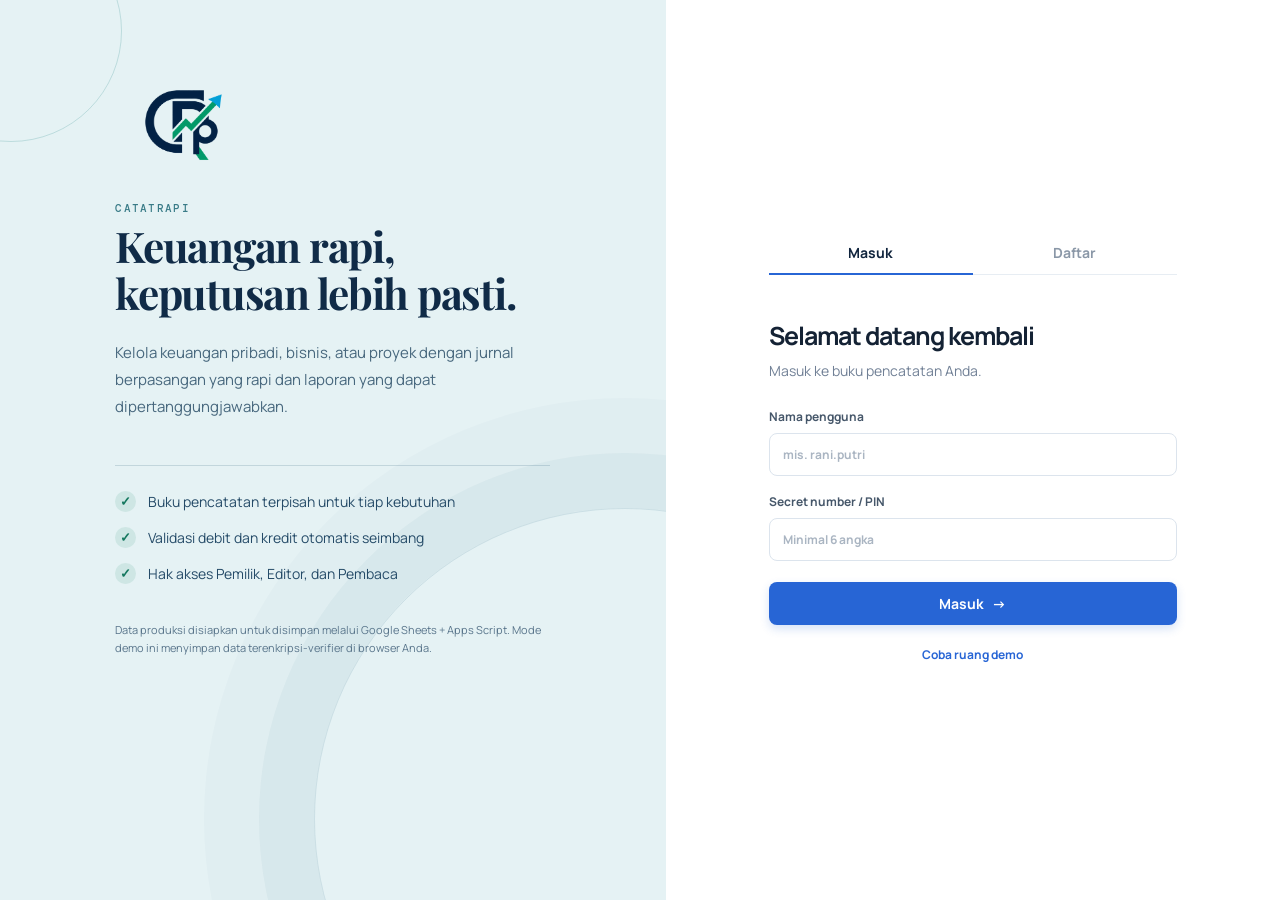
==== index.html @ b5ac002b "Initial CatatRapi application" ====
<!doctype html>
<html lang="id">
<head>
  <meta charset="UTF-8" />
  <meta name="viewport" content="width=device-width, initial-scale=1.0" />
  <meta name="theme-color" content="#10243d" />
  <title>CatatRapi — Pencatatan Keuangan</title>
  <link rel="stylesheet" href="styles.css" />
</head>
<body>
  <div id="toast-region" aria-live="polite" aria-atomic="true"></div>

  <section id="auth-screen" class="auth-screen">
    <div class="auth-panel brand-panel">
      <div class="brand-logo-auth"><img src="assets/catatrapi-crp-logo-web.png" alt="Logo CRp CatatRapi" /></div>
      <p class="eyebrow">CATATRAPI</p>
      <h1>Keuangan rapi, keputusan lebih pasti.</h1>
      <p class="brand-copy">Kelola keuangan pribadi, bisnis, atau proyek dengan jurnal berpasangan yang rapi dan laporan yang dapat dipertanggungjawabkan.</p>
      <div class="feature-list">
        <div><b>✓</b><span>Buku pencatatan terpisah untuk tiap kebutuhan</span></div>
        <div><b>✓</b><span>Validasi debit dan kredit otomatis seimbang</span></div>
        <div><b>✓</b><span>Hak akses Pemilik, Editor, dan Pembaca</span></div>
      </div>
      <p class="security-note">Data produksi disiapkan untuk disimpan melalui Google Sheets + Apps Script. Mode demo ini menyimpan data terenkripsi-verifier di browser Anda.</p>
    </div>

    <div class="auth-panel form-panel">
      <div class="auth-tabs" role="tablist">
        <button class="tab active" data-auth-tab="login" role="tab">Masuk</button>
        <button class="tab" data-auth-tab="register" role="tab">Daftar</button>
      </div>
      <form id="login-form" class="auth-form">
        <h2>Selamat datang kembali</h2>
        <p>Masuk ke buku pencatatan Anda.</p>
        <label>Nama pengguna<input id="login-username" autocomplete="username" minlength="3" maxlength="32" placeholder="mis. rani.putri" required /></label>
        <label>Secret number / PIN<input id="login-pin" autocomplete="current-password" inputmode="numeric" pattern="[0-9]*" minlength="6" maxlength="16" type="password" placeholder="Minimal 6 angka" required /></label>
        <button class="primary-btn full" type="submit">Masuk <span>→</span></button>
        <button id="demo-login" class="text-btn center" type="button">Coba ruang demo</button>
      </form>
      <form id="register-form" class="auth-form hidden">
        <h2>Buat akun baru</h2>
        <p>PIN tidak disimpan dalam bentuk teks biasa.</p>
        <label>Nama lengkap<input id="register-name" autocomplete="name" maxlength="60" placeholder="Nama yang tampil di aplikasi" required /></label>
        <label>Nama pengguna<input id="register-username" autocomplete="username" minlength="3" maxlength="32" placeholder="Huruf, angka, titik, atau garis bawah" required /></label>
        <label>Secret number / PIN<input id="register-pin" autocomplete="new-password" inputmode="numeric" pattern="[0-9]*" minlength="6" maxlength="16" type="password" placeholder="6–16 angka; gunakan PIN yang unik" required /></label>
        <label>Konfirmasi PIN<input id="register-pin-confirm" autocomplete="new-password" inputmode="numeric" pattern="[0-9]*" minlength="6" maxlength="16" type="password" placeholder="Ketik ulang PIN" required /></label>
        <button class="primary-btn full" type="submit">Buat akun <span>→</span></button>
      </form>
    </div>
  </section>

  <div id="app-shell" class="app-shell hidden">
    <aside class="sidebar" id="sidebar">
      <div class="sidebar-top">
        <div class="logo"><img class="logo-image" src="assets/catatrapi-crp-logo-web.png" alt="Logo CRp CatatRapi" /><span>Catat<span>Rapi</span></span></div>
        <button id="close-sidebar" class="icon-btn mobile-only" aria-label="Tutup menu">×</button>
      </div>
      <div class="book-switcher-wrap">
        <button id="book-switcher" class="book-switcher" aria-label="Pilih buku pencatatan">
          <span class="book-icon">▣</span><span class="book-switcher-text"><small>Buku aktif</small><strong id="active-book-name">Memuat…</strong></span><span class="chevron">⌄</span>
        </button>
        <div id="book-menu" class="book-menu hidden"></div>
      </div>
      <nav class="main-nav" aria-label="Navigasi utama">
        <button class="nav-item active" data-view="dashboard"><span>▦</span>Ringkasan</button>
        <button class="nav-item" data-view="transactions"><span>⇄</span>Jurnal transaksi</button>
        <button class="nav-item" data-view="accounts"><span>▤</span>Daftar akun</button>
        <button class="nav-item" data-view="budget"><span>◴</span>Anggaran</button>
        <button class="nav-item" data-view="reports"><span>◔</span>Laporan</button>
      </nav>
      <div class="sidebar-bottom">
        <button class="nav-item" data-view="members"><span>♧</span>Akses & anggota</button>
        <button class="nav-item" data-view="settings"><span>⚙</span>Pengaturan data</button>
        <button id="logout-btn" class="nav-item danger"><span>↪</span>Keluar</button>
        <div class="user-card"><div id="user-initials" class="avatar">A</div><div><strong id="current-user-name">–</strong><small id="current-user-role">Pemilik</small></div></div>
      </div>
    </aside>
    <div id="sidebar-backdrop" class="sidebar-backdrop"></div>

    <main class="main-content">
      <header class="topbar"><button id="open-sidebar" class="icon-btn mobile-only" aria-label="Buka menu">☰</button><div class="breadcrumb"><span id="breadcrumb-book">Buku</span><b>/</b><strong id="page-title">Ringkasan</strong></div><div class="topbar-actions"><span id="connection-status" class="connection local">● Mode demo</span><button id="new-transaction-top" class="primary-btn compact">＋ Transaksi</button></div></header>

      <section id="view-dashboard" class="view active-view">
        <div class="page-heading"><div><p class="eyebrow">OVERVIEW</p><h1>Ringkasan keuangan</h1><p id="dashboard-period" class="muted">Periode berjalan</p></div><div class="heading-actions"><button id="create-book-btn" class="secondary-btn">＋ Buku baru</button><button id="new-transaction-btn" class="primary-btn">＋ Catat transaksi</button></div></div>
        <div class="stat-grid">
          <article class="stat-card"><div class="stat-label"><span>Kas & bank</span><span class="stat-icon blue">⌁</span></div><strong id="stat-cash">Rp0</strong><small id="stat-cash-sub">Saldo akun likuid</small></article>
          <article class="stat-card"><div class="stat-label"><span>Pendapatan</span><span class="stat-icon green">↗</span></div><strong id="stat-income">Rp0</strong><small id="stat-income-sub">Bulan ini</small></article>
          <article class="stat-card"><div class="stat-label"><span>Pengeluaran</span><span class="stat-icon orange">↘</span></div><strong id="stat-expense">Rp0</strong><small id="stat-expense-sub">Bulan ini</small></article>
          <article class="stat-card"><div class="stat-label"><span>Posisi bersih</span><span class="stat-icon purple">◈</span></div><strong id="stat-networth">Rp0</strong><small id="stat-networth-sub">Aset dikurangi kewajiban</small></article>
        </div>
        <div class="dashboard-grid">
          <article class="card cashflow-card"><div class="card-header"><div><h2>Arus kas</h2><p class="muted">6 bulan terakhir</p></div><div class="legend"><span><i class="legend-dot income-dot"></i>Masuk</span><span><i class="legend-dot expense-dot"></i>Keluar</span></div></div><div id="cashflow-chart" class="cashflow-chart"></div></article>
          <article class="card account-health"><div class="card-header"><div><h2>Komposisi akun</h2><p class="muted">Saldo saat ini</p></div></div><div id="account-health-list" class="health-list"></div></article>
          <article class="card recent-card"><div class="card-header"><div><h2>Transaksi terbaru</h2><p class="muted">Entri jurnal terakhir</p></div><button class="text-btn" data-go-view="transactions">Lihat semua</button></div><div id="recent-transactions" class="transaction-mini-list"></div></article>
          <article class="card insight-card"><div class="insight-icon">✦</div><p class="eyebrow">KONTROL KEUANGAN</p><h2 id="insight-title">Jurnal Anda seimbang.</h2><p id="insight-body">Setiap transaksi telah memakai prinsip debit dan kredit.</p><button class="text-btn" data-go-view="reports">Tinjau laporan →</button></article>
        </div>
      </section>

      <section id="view-transactions" class="view">
        <div class="page-heading"><div><p class="eyebrow">JURNAL UMUM</p><h1>Transaksi</h1><p class="muted">Setiap entri harus memiliki total debit dan kredit yang sama.</p></div><button class="primary-btn" data-open-modal="journal">＋ Catat transaksi</button></div>
        <div class="toolbar card"><div class="search-box">⌕<input id="transaction-search" placeholder="Cari deskripsi, referensi, atau akun" /></div><select id="transaction-period"><option value="all">Semua periode</option><option value="month">Bulan ini</option><option value="year">Tahun ini</option></select><button id="export-journal" class="secondary-btn small">⇩ Ekspor CSV</button></div>
        <article class="card table-card"><div class="table-wrap"><table><thead><tr><th>Tanggal</th><th>Referensi & deskripsi</th><th>Akun / jurnal</th><th class="right">Debit</th><th class="right">Kredit</th><th>Status</th><th></th></tr></thead><tbody id="transactions-table"></tbody></table></div><div id="transactions-empty" class="empty-state hidden"><span>⌁</span><h3>Belum ada transaksi</h3><p>Mulai catat transaksi pertama untuk buku ini.</p><button class="primary-btn" data-open-modal="journal">＋ Catat transaksi</button></div></article>
      </section>

      <section id="view-accounts" class="view">
        <div class="page-heading"><div><p class="eyebrow">CHART OF ACCOUNTS</p><h1>Daftar akun</h1><p class="muted">Struktur akun standar untuk pencatatan berpasangan.</p></div><button class="primary-btn" data-open-modal="account">＋ Tambah akun</button></div>
        <div class="account-summary"><button class="account-type-card active" data-account-filter="all"><small>SEMUA AKUN</small><strong id="all-accounts-count">0</strong></button><button class="account-type-card" data-account-filter="asset"><small>ASET</small><strong id="asset-balance">Rp0</strong></button><button class="account-type-card" data-account-filter="liability"><small>KEWAJIBAN</small><strong id="liability-balance">Rp0</strong></button><button class="account-type-card" data-account-filter="equity"><small>EKUITAS</small><strong id="equity-balance">Rp0</strong></button></div>
        <article class="card table-card"><div class="table-wrap"><table><thead><tr><th>Kode</th><th>Nama akun</th><th>Kelompok</th><th>Saldo normal</th><th class="right">Saldo</th><th>Status</th></tr></thead><tbody id="accounts-table"></tbody></table></div></article>
      </section>

      <section id="view-budget" class="view">
        <div class="page-heading"><div><p class="eyebrow">PERENCANAAN</p><h1>Anggaran</h1><p class="muted">Bandingkan target dengan realisasi pengeluaran periode ini.</p></div><button class="primary-btn" data-open-modal="budget">＋ Tetapkan anggaran</button></div>
        <article class="card budget-overview"><div><p class="muted">Total anggaran bulan ini</p><h2 id="budget-total">Rp0</h2></div><div><p class="muted">Realisasi</p><h2 id="budget-actual">Rp0</h2></div><div><p class="muted">Sisa tersedia</p><h2 id="budget-remaining">Rp0</h2></div></article>
        <article class="card"><div id="budget-list" class="budget-list"></div><div id="budget-empty" class="empty-state hidden"><span>◴</span><h3>Anggaran belum dibuat</h3><p>Tetapkan batas belanja agar arus kas lebih terarah.</p></div></article>
      </section>

      <section id="view-reports" class="view">
        <div class="page-heading"><div><p class="eyebrow">LAPORAN</p><h1>Laporan keuangan</h1><p class="muted">Ringkasan berdasarkan jurnal yang sudah dibukukan.</p></div><div class="report-actions"><input id="report-date" type="date" /><button id="print-report" class="secondary-btn">▣ Cetak</button></div></div>
        <div class="report-tabs"><button class="report-tab active" data-report="income">Laba rugi</button><button class="report-tab" data-report="position">Posisi keuangan</button><button class="report-tab" data-report="trial">Neraca saldo</button><button class="report-tab" data-report="cashflow">Arus kas</button></div>
        <article class="card report-paper"><div id="report-content"></div></article>
      </section>

      <section id="view-members" class="view">
        <div class="page-heading"><div><p class="eyebrow">KOLABORASI</p><h1>Akses & anggota</h1><p class="muted">Kelola siapa yang boleh melihat atau mengubah buku ini.</p></div><button id="invite-member" class="primary-btn">＋ Undang anggota</button></div>
        <article class="card member-rules"><span class="rule-icon">♧</span><div><h3>Peran dengan batas yang jelas</h3><p><b>Pemilik</b> mengelola buku dan akses. <b>Editor</b> dapat membuat serta mengubah transaksi. <b>Pembaca</b> hanya dapat melihat laporan.</p></div></article>
        <article class="card"><div id="members-list" class="members-list"></div></article>
      </section>

      <section id="view-settings" class="view">
        <div class="page-heading"><div><p class="eyebrow">KONEKSI</p><h1>Pengaturan data</h1><p class="muted">Gunakan Google Sheets sebagai basis data melalui Apps Script.</p></div></div>
        <div class="settings-grid">
          <article class="card setting-card"><div class="setting-heading"><span class="setting-icon">▦</span><div><h2>Koneksi Google Sheets</h2><p class="muted">Produksi memakai proxy aman Netlify Function di <b>/api</b>.</p></div></div><label>URL Apps Script untuk pengujian langsung (opsional)<input id="api-url-input" type="url" placeholder="https://script.google.com/macros/s/.../exec" /></label><div class="settings-actions"><button id="test-api-btn" class="secondary-btn">Uji koneksi</button><button id="save-api-btn" class="primary-btn">Simpan</button></div><p class="field-hint">Saat di-deploy ke Netlify, kosongkan kolom ini. URL Apps Script disimpan sebagai environment variable rahasia di Netlify dan browser hanya memanggil endpoint /api pada domain Anda.</p></article>
          <article class="card setting-card"><div class="setting-heading"><span class="setting-icon">☷</span><div><h2>Struktur profesional</h2><p class="muted">Data dipisah ke sheet terstandar agar dapat diaudit.</p></div></div><ul class="schema-list"><li><b>USERS & SESSIONS</b><span>Akun, verifier PIN, dan sesi berjangka.</span></li><li><b>BOOKS & MEMBERS</b><span>Pemisahan buku dan peran akses.</span></li><li><b>ACCOUNTS</b><span>Chart of accounts per buku.</span></li><li><b>JOURNALS & LINES</b><span>Header jurnal dan detail debit-kredit.</span></li><li><b>AUDIT_LOG</b><span>Jejak aktivitas penting.</span></li></ul></article>
          <article class="card warning-card"><span>!</span><div><h3>Catatan keamanan penting</h3><p>PIN adalah kompromi kenyamanan. Untuk penggunaan bisnis nyata, gunakan minimal 8 digit unik, aktifkan verifikasi perangkat bila tersedia, dan batasi akses spreadsheet hanya ke pemilik/script. Hindari menyimpan PIN atau token dalam sheet biasa.</p></div></article>
        </div>
      </section>
    </main>
  </div>

  <div id="modal-root" class="modal-root hidden" aria-hidden="true">
    <div class="modal-backdrop" data-close-modal></div>
    <div class="modal-card" role="dialog" aria-modal="true" aria-labelledby="modal-title">
      <div class="modal-header"><div><p id="modal-eyebrow" class="eyebrow">ENTRI</p><h2 id="modal-title">Judul</h2></div><button class="icon-btn" data-close-modal aria-label="Tutup">×</button></div>
      <div id="modal-content"></div>
    </div>
  </div>

  <template id="journal-template">
    <form id="journal-form" class="modal-form">
      <div class="form-grid two"><label>Tanggal<input id="journal-date" type="date" required /></label><label>Referensi <input id="journal-reference" maxlength="40" placeholder="Opsional, mis. INV-001" /></label></div>
      <label>Deskripsi transaksi<input id="journal-description" maxlength="160" placeholder="Contoh: Pembayaran sewa kantor November" required /></label>
      <div class="journal-lines-heading"><strong>Baris jurnal</strong><button id="add-journal-line" class="text-btn" type="button">＋ Tambah baris</button></div>
      <div id="journal-lines" class="journal-lines"></div>
      <div class="journal-totals"><span>Total debit <b id="journal-debit-total">Rp0</b></span><span>Total kredit <b id="journal-credit-total">Rp0</b></span><strong id="journal-balance-status" class="unbalanced">Belum seimbang</strong></div>
      <p class="field-hint">Gunakan minimal dua baris. Jurnal hanya dapat disimpan jika debit = kredit dan nominal lebih dari nol.</p>
      <div class="modal-actions"><button class="secondary-btn" type="button" data-close-modal>Batal</button><button id="save-journal" class="primary-btn" type="submit">Simpan jurnal</button></div>
    </form>
  </template>

  <template id="book-template"><form id="book-form" class="modal-form"><label>Nama buku pencatatan<input id="book-name" maxlength="70" placeholder="Mis. Keuangan Pribadi 2026" required /></label><label>Jenis kebutuhan<select id="book-type"><option value="personal">Pribadi</option><option value="business">Bisnis / UMKM</option><option value="project">Proyek</option><option value="family">Keluarga</option><option value="other">Lainnya</option></select></label><div class="form-grid two"><label>Mata uang<select id="book-currency"><option value="IDR">IDR — Rupiah</option></select></label><label>Tahun buku<input id="book-year" type="number" min="2020" max="2100" required /></label></div><div class="info-box"><b>Template double-entry</b><p>Sistem menambahkan chart of accounts awal untuk aset, kewajiban, ekuitas, pendapatan, dan beban. Anda tetap dapat menambah akun sendiri.</p></div><div class="modal-actions"><button class="secondary-btn" type="button" data-close-modal>Batal</button><button class="primary-btn" type="submit">Buat buku</button></div></form></template>
  <template id="account-template"><form id="account-form" class="modal-form"><div class="form-grid two"><label>Kode akun<input id="account-code" maxlength="10" placeholder="6100" required /></label><label>Kelompok<select id="account-type"><option value="asset">Aset</option><option value="liability">Kewajiban</option><option value="equity">Ekuitas</option><option value="income">Pendapatan</option><option value="expense">Beban</option></select></label></div><label>Nama akun<input id="account-name" maxlength="70" placeholder="Mis. Beban Internet" required /></label><div class="info-box"><b>Saldo normal</b><p id="normal-balance-note">Aset dan beban bersaldo normal debit. Kelompok lain bersaldo normal kredit.</p></div><div class="modal-actions"><button class="secondary-btn" type="button" data-close-modal>Batal</button><button class="primary-btn" type="submit">Tambah akun</button></div></form></template>
  <template id="budget-template"><form id="budget-form" class="modal-form"><label>Akun beban<select id="budget-account" required></select></label><div class="form-grid two"><label>Bulan<input id="budget-month" type="month" required /></label><label>Nilai anggaran<input id="budget-amount" inputmode="numeric" type="number" min="1" step="1000" placeholder="0" required /></label></div><label>Catatan <input id="budget-note" maxlength="100" placeholder="Opsional" /></label><div class="modal-actions"><button class="secondary-btn" type="button" data-close-modal>Batal</button><button class="primary-btn" type="submit">Simpan anggaran</button></div></form></template>
  <template id="member-template"><form id="member-form" class="modal-form"><label>Nama pengguna yang diundang<input id="member-username" minlength="3" maxlength="32" placeholder="Harus sudah terdaftar" required /></label><label>Peran<select id="member-role"><option value="editor">Editor — dapat mencatat dan mengubah</option><option value="viewer">Pembaca — hanya melihat</option></select></label><div class="info-box"><b>Undangan langsung</b><p>Pengguna harus memiliki akun CatatRapi terlebih dahulu. Akses dapat dicabut oleh pemilik kapan saja.</p></div><div class="modal-actions"><button class="secondary-btn" type="button" data-close-modal>Batal</button><button class="primary-btn" type="submit">Berikan akses</button></div></form></template>

  <script src="app.js"></script>
</body>
</html>
---- styles.css ----
@import url('https://fonts.googleapis.com/css2?family=DM+Mono:wght@400;500&family=Manrope:wght@400;500;600;700;800&family=Playfair+Display:wght@600;700&display=swap');
:root{--navy:#10243d;--navy-2:#18324f;--ink:#142234;--muted:#718096;--line:#e7edf3;--surface:#fff;--page:#f6f8fb;--blue:#2765d5;--blue-light:#e9f0ff;--green:#16865b;--green-light:#e8f6ef;--orange:#c77716;--orange-light:#fff3df;--purple:#7255c7;--purple-light:#f0ecff;--red:#c94f4f;--shadow:0 14px 40px rgba(25,48,74,.08);--radius:14px;--font:Manrope,Arial,sans-serif}
*{box-sizing:border-box}body{margin:0;background:var(--page);color:var(--ink);font-family:var(--font);font-size:14px}button,input,select{font:inherit}button{cursor:pointer}button:disabled{opacity:.55;cursor:not-allowed}.hidden{display:none!important}.mobile-only{display:none}.muted{color:var(--muted);margin:0}.eyebrow{color:#6580a1;font-family:'DM Mono',monospace;font-size:10px;font-weight:500;letter-spacing:.12em;margin:0 0 7px}.auth-screen{min-height:100vh;display:grid;grid-template-columns:minmax(350px,1.04fr) minmax(380px,.96fr);background:#fff}.auth-panel{min-height:100vh}.brand-panel{position:relative;overflow:hidden;padding:clamp(50px,9vh,110px) clamp(42px,9vw,155px);color:white;background:var(--navy)}.brand-panel:before{content:'';position:absolute;width:620px;height:620px;border:1px solid rgba(255,255,255,.08);border-radius:50%;right:-270px;bottom:-230px;box-shadow:0 0 0 55px rgba(255,255,255,.025),0 0 0 110px rgba(255,255,255,.018)}.brand-panel:after{content:'';position:absolute;width:220px;height:220px;border:1px solid rgba(115,164,224,.23);border-radius:50%;left:-100px;top:-80px}.brand-panel>*{position:relative;z-index:1}.brand-mark{height:36px;width:42px;display:flex;align-items:flex-end;gap:5px;margin-bottom:35px}.brand-mark span{width:9px;border-radius:5px;background:#69c69b}.brand-mark span:nth-child(1){height:17px}.brand-mark span:nth-child(2){height:29px}.brand-mark span:nth-child(3){height:36px;background:#a4bff8}.brand-panel .eyebrow{color:#aac4eb;font-size:11px}.brand-panel h1{font-family:'Playfair Display',Georgia,serif;font-size:clamp(34px,3.3vw,55px);line-height:1.12;letter-spacing:-.03em;max-width:630px;margin:0 0 22px}.brand-copy{color:#b6c5d7;line-height:1.8;max-width:510px;font-size:15px}.feature-list{border-top:1px solid rgba(255,255,255,.14);margin-top:45px;padding-top:25px;display:grid;gap:15px;max-width:500px}.feature-list div{display:flex;align-items:center;gap:12px;color:#e8f0f8}.feature-list b{color:#79d1a7;background:rgba(121,209,167,.13);height:21px;width:21px;display:grid;place-items:center;border-radius:50%;font-size:13px}.security-note{max-width:510px;font-size:11px;line-height:1.7;color:#86a0bd;margin-top:37px}.form-panel{width:min(100%,580px);margin:auto;padding:clamp(35px,9vh,90px) clamp(30px,7vw,86px);display:flex;align-items:center;justify-content:center;flex-direction:column}.auth-tabs{align-self:stretch;display:grid;grid-template-columns:1fr 1fr;border-bottom:1px solid var(--line);margin-bottom:43px}.tab{color:#8a97a7;background:none;border:0;padding:12px 2px;position:relative;font-weight:700}.tab.active{color:var(--navy)}.tab.active:after{content:'';position:absolute;left:0;right:0;bottom:-1px;height:2px;background:var(--blue)}.auth-form{width:100%}.auth-form h2{font-size:25px;margin:0 0 8px;letter-spacing:-.04em}.auth-form>p{margin:0 0 28px;color:var(--muted)}label{display:grid;gap:8px;font-size:12px;font-weight:700;color:#46576a;margin-bottom:17px}input,select{border:1px solid #dce4ed;background:#fff;border-radius:8px;padding:12px 13px;color:var(--ink);outline:none;transition:border .18s,box-shadow .18s}input:focus,select:focus{border-color:#7ca5ea;box-shadow:0 0 0 3px #e9f1ff}input::placeholder{color:#aab5c2}.primary-btn,.secondary-btn,.text-btn,.icon-btn{border:0;border-radius:8px;font-weight:700;transition:transform .16s,background .16s,box-shadow .16s}.primary-btn{background:var(--blue);color:#fff;padding:12px 17px;box-shadow:0 4px 10px rgba(39,101,213,.19)}.primary-btn:hover{background:#1e58c1;transform:translateY(-1px)}.primary-btn span{margin-left:5px}.primary-btn.full{width:100%;margin-top:4px}.primary-btn.compact{padding:9px 13px;font-size:12px}.secondary-btn{background:#fff;color:#34516f;border:1px solid #d9e2ec;padding:11px 14px}.secondary-btn:hover{background:#f6f9fc}.secondary-btn.small{padding:8px 11px;font-size:12px}.text-btn{padding:6px 0;background:none;color:var(--blue);font-size:12px}.text-btn:hover{text-decoration:underline}.text-btn.center{display:block;margin:15px auto 0}.app-shell{min-height:100vh}.sidebar{position:fixed;inset:0 auto 0 0;width:257px;background:var(--navy);display:flex;flex-direction:column;color:#d7e1eb;z-index:20}.sidebar-top{height:76px;padding:0 24px;display:flex;align-items:center;justify-content:space-between}.logo{color:#fff;font-size:20px;font-weight:800;letter-spacing:-.06em;display:flex;gap:9px;align-items:center}.logo>span>span{color:#80d0a5}.logo-icon{width:24px;height:24px;display:flex;align-items:flex-end;gap:3px}.logo-icon i{width:6px;border-radius:4px;background:#79d0a2}.logo-icon i:nth-child(1){height:11px}.logo-icon i:nth-child(2){height:18px}.logo-icon i:nth-child(3){height:24px;background:#9cb7ef}.book-switcher-wrap{padding:10px 14px 19px;position:relative}.book-switcher{width:100%;min-height:58px;border:1px solid rgba(177,206,239,.15);background:rgba(255,255,255,.055);padding:9px;display:flex;align-items:center;gap:9px;text-align:left;color:#edf5fd;border-radius:9px}.book-switcher:hover{background:rgba(255,255,255,.1)}.book-icon{background:#254b73;width:32px;height:32px;display:grid;place-items:center;border-radius:6px;color:#a7c3ff}.book-switcher-text{display:grid;gap:2px;min-width:0;flex:1}.book-switcher-text small{font-size:9px;color:#8fa6bf}.book-switcher-text strong{white-space:nowrap;overflow:hidden;text-overflow:ellipsis;font-size:12px}.chevron{font-size:18px;color:#8da4ba}.book-menu{position:absolute;top:72px;left:14px;right:14px;z-index:5;background:#fff;border:1px solid #dfe8f2;border-radius:10px;box-shadow:var(--shadow);overflow:hidden;padding:5px}.book-menu button{width:100%;border:0;background:white;text-align:left;padding:10px;border-radius:6px;color:#344a60;font-size:12px}.book-menu button:hover,.book-menu button.active{background:#edf3fc;color:var(--blue)}.book-menu button small{display:block;color:#7d8da0;margin-top:2px}.book-menu hr{border:0;border-top:1px solid #edf0f4;margin:4px}.book-menu .new-book-menu{font-weight:700;color:var(--blue)}.main-nav{padding:0 11px;display:grid;gap:4px}.nav-item{color:#aec1d4;border:0;background:transparent;text-align:left;padding:11px 13px;border-radius:7px;display:flex;gap:12px;align-items:center;font-size:12px;font-weight:700}.nav-item>span{font-size:18px;width:16px;text-align:center;font-weight:400}.nav-item:hover{color:#fff;background:rgba(255,255,255,.06)}.nav-item.active{color:#fff;background:#254b72}.nav-item.danger{color:#dba0a0}.sidebar-bottom{margin-top:auto;padding:12px 11px 16px;border-top:1px solid rgba(255,255,255,.08)}.user-card{margin:13px 7px 0;padding-top:14px;border-top:1px solid rgba(255,255,255,.1);display:flex;align-items:center;gap:10px}.user-card strong,.user-card small{display:block}.user-card strong{font-size:11px;color:#eff5fb}.user-card small{margin-top:2px;color:#8ea5bb;font-size:10px}.avatar{height:30px;width:30px;display:grid;place-items:center;background:#d8e9ff;color:#24486e;font-weight:800;border-radius:50%;font-size:11px}.main-content{margin-left:257px;min-height:100vh}.topbar{height:76px;background:rgba(255,255,255,.9);border-bottom:1px solid var(--line);display:flex;align-items:center;padding:0 clamp(25px,4.3vw,68px);justify-content:space-between;position:sticky;top:0;z-index:10;backdrop-filter:blur(10px)}.breadcrumb{display:flex;gap:9px;align-items:center;font-size:12px;color:#8694a4}.breadcrumb strong{color:#293d53}.topbar-actions{display:flex;align-items:center;gap:15px}.connection{font-size:10px;font-weight:700}.connection.local{color:#6b7d90}.connection.live{color:var(--green)}.view{padding:38px clamp(25px,4.3vw,68px) 60px;display:none;max-width:1600px}.view.active-view{display:block}.page-heading{display:flex;align-items:flex-end;justify-content:space-between;margin-bottom:29px;gap:20px}.page-heading h1{letter-spacing:-.05em;font-size:28px;margin:0 0 6px;line-height:1.1}.page-heading .muted{font-size:12px}.heading-actions,.report-actions{display:flex;gap:9px;align-items:center}.stat-grid{display:grid;grid-template-columns:repeat(4,1fr);gap:15px;margin-bottom:18px}.stat-card,.card{background:var(--surface);border:1px solid var(--line);border-radius:var(--radius);box-shadow:0 3px 12px rgba(22,38,61,.025)}.stat-card{padding:18px}.stat-label{display:flex;justify-content:space-between;align-items:center;color:#65768a;font-size:11px;font-weight:700;margin-bottom:15px}.stat-icon{width:27px;height:27px;border-radius:7px;display:grid;place-items:center;font-size:16px}.stat-icon.blue{background:var(--blue-light);color:var(--blue)}.stat-icon.green{background:var(--green-light);color:var(--green)}.stat-icon.orange{background:var(--orange-light);color:var(--orange)}.stat-icon.purple{background:var(--purple-light);color:var(--purple)}.stat-card strong{font-family:'DM Mono',monospace;font-size:18px;letter-spacing:-.06em;display:block;color:#22364d}.stat-card small{color:#8b9aab;font-size:10px;margin-top:7px;display:block}.dashboard-grid{display:grid;grid-template-columns:1.35fr .85fr;gap:18px}.card{padding:21px}.card-header{display:flex;align-items:flex-start;justify-content:space-between;margin-bottom:20px}.card h2{font-size:15px;letter-spacing:-.03em;margin:0 0 4px}.card-header .muted{font-size:10px}.cashflow-card{min-height:287px}.legend{display:flex;gap:12px;color:#748497;font-size:10px}.legend span{display:flex;gap:5px;align-items:center}.legend-dot{width:7px;height:7px;border-radius:50%}.income-dot{background:#44b889}.expense-dot{background:#efad5e}.cashflow-chart{height:207px;display:flex;align-items:end;gap:10px;padding:0 7px;border-bottom:1px solid #edf1f5}.chart-col{height:100%;flex:1;display:flex;align-items:flex-end;justify-content:center;gap:5px;position:relative;padding-bottom:20px}.chart-bar{width:min(16px,42%);border-radius:3px 3px 0 0;min-height:2px}.chart-bar.in{background:#4eb98d}.chart-bar.out{background:#f1b568}.chart-label{position:absolute;bottom:2px;font-size:9px;color:#8b9aac}.health-list{display:grid;gap:16px}.health-row{display:grid;gap:7px}.health-head{display:flex;align-items:center;justify-content:space-between;font-size:11px}.health-head span{color:#63758a}.health-head b{font-family:'DM Mono',monospace;font-size:10px;color:#35506d}.progress{height:5px;background:#edf1f5;border-radius:5px;overflow:hidden}.progress i{display:block;height:100%;border-radius:5px;background:var(--blue)}.health-row:nth-child(2) .progress i{background:#47b98c}.health-row:nth-child(3) .progress i{background:#8b75cf}.health-row:nth-child(4) .progress i{background:#e9ae61}.recent-card{min-height:255px}.transaction-mini-list{display:grid}.mini-tx{display:grid;grid-template-columns:32px 1fr auto;gap:10px;align-items:center;padding:10px 0;border-bottom:1px solid #edf1f5}.mini-tx:last-child{border:0}.tx-glyph{width:29px;height:29px;border-radius:8px;display:grid;place-items:center;background:#eff4fc;color:#5075b5;font-size:13px}.mini-tx strong,.mini-tx small{display:block}.mini-tx strong{font-size:11px;white-space:nowrap;overflow:hidden;text-overflow:ellipsis;max-width:180px}.mini-tx small{color:#8292a4;font-size:9px;margin-top:2px}.mini-tx b{font-size:10px;font-family:'DM Mono',monospace;color:#344c66}.insight-card{background:#eaf4ef;border-color:#d5eadf;min-height:187px;position:relative;overflow:hidden}.insight-card:after{content:'✦';position:absolute;right:-12px;bottom:-48px;color:#cae6d6;font-size:130px}.insight-icon{color:#14855a;font-size:17px}.insight-card .eyebrow{margin-top:17px;color:#338565}.insight-card h2{font-size:18px;color:#174a36}.insight-card p:not(.eyebrow){font-size:11px;line-height:1.7;color:#4d7965;max-width:350px}.insight-card .text-btn{color:#16865b}.toolbar{padding:12px;display:flex;gap:10px;margin-bottom:15px}.search-box{display:flex;align-items:center;gap:9px;padding:0 10px;border:1px solid #dce4ed;border-radius:7px;flex:1;color:#8da1b5}.search-box:focus-within{border-color:#7ca5ea;box-shadow:0 0 0 3px #e9f1ff}.search-box input{border:0;box-shadow:none!important;padding:9px 0;width:100%;font-size:12px}.toolbar select{padding:9px;font-size:11px}.table-card{padding:0;overflow:hidden}.table-wrap{overflow:auto}table{width:100%;border-collapse:collapse;font-size:11px;min-width:720px}th{text-align:left;background:#fafbfd;padding:13px 17px;color:#718297;font-size:9px;letter-spacing:.07em;text-transform:uppercase;border-bottom:1px solid var(--line)}td{padding:14px 17px;border-bottom:1px solid #edf1f5;color:#506276;vertical-align:middle}tbody tr:last-child td{border-bottom:0}tbody tr:hover td{background:#fbfcfe}td strong{color:#2c4258;display:block;font-size:11px}td small{display:block;color:#8a9aad;font-size:9px;margin-top:3px}.right{text-align:right}.money{font-family:'DM Mono',monospace;font-size:10px}.status-pill{display:inline-flex;align-items:center;gap:5px;font-size:9px;font-weight:700;padding:4px 6px;border-radius:4px;background:#eaf7f0;color:#27815d}.status-pill:before{content:'●';font-size:7px}.tx-view-btn{background:none;border:0;color:#53739b;font-size:14px}.empty-state{text-align:center;padding:65px 20px;color:#718196}.empty-state>span{display:grid;place-items:center;margin:0 auto 10px;color:#6d96d1;font-size:25px;height:48px;width:48px;background:#edf3fc;border-radius:14px}.empty-state h3{color:#3a4f65;font-size:14px;margin:0 0 6px}.empty-state p{font-size:11px;margin:0 0 17px}.account-summary{display:grid;grid-template-columns:1fr repeat(3,1.2fr);gap:13px;margin-bottom:16px}.account-type-card{border:1px solid var(--line);background:#fff;border-radius:11px;text-align:left;padding:16px;transition:.16s}.account-type-card:hover,.account-type-card.active{border-color:#a1bee9;background:#f7faff}.account-type-card small{font-size:9px;font-family:'DM Mono',monospace;color:#788ca0;display:block;margin-bottom:8px}.account-type-card strong{font-size:14px;color:#314a63;font-family:'DM Mono',monospace}.group-pill{font-size:9px;font-weight:700;padding:4px 7px;border-radius:4px}.group-pill.asset{background:#e9f0ff;color:#3868bb}.group-pill.liability{background:#fff1e4;color:#b36d1e}.group-pill.equity{background:#f0ecff;color:#745ac2}.group-pill.income{background:#e8f6ef;color:#26825d}.group-pill.expense{background:#ffeded;color:#bf5c5c}.budget-overview{display:grid;grid-template-columns:repeat(3,1fr);gap:25px;margin-bottom:17px}.budget-overview>div+div{border-left:1px solid var(--line);padding-left:25px}.budget-overview p{font-size:10px}.budget-overview h2{margin-top:7px;font-family:'DM Mono',monospace;font-size:18px}.budget-list{display:grid;gap:18px}.budget-row{display:grid;grid-template-columns:minmax(150px,1fr) 2fr 100px;gap:20px;align-items:center}.budget-row strong,.budget-row small{display:block}.budget-row strong{font-size:12px}.budget-row small{font-size:10px;color:#8595a8;margin-top:2px}.budget-track{height:8px;background:#eef2f5;border-radius:10px;overflow:hidden}.budget-track i{height:100%;display:block;background:#4a89da;border-radius:10px}.budget-track i.over{background:#d76a5e}.budget-money{text-align:right;font-family:'DM Mono',monospace;font-size:10px}.report-tabs{display:flex;border-bottom:1px solid var(--line);margin-bottom:18px;gap:17px}.report-tab{padding:9px 1px;border:0;background:none;color:#8090a2;font-size:11px;font-weight:700;position:relative}.report-tab.active{color:var(--blue)}.report-tab.active:after{content:'';position:absolute;bottom:-1px;left:0;right:0;height:2px;background:var(--blue)}.report-paper{max-width:850px;min-height:440px;margin:auto;padding:clamp(25px,5vw,58px);box-shadow:0 3px 15px rgba(15,36,57,.06)}.report-title{text-align:center;margin-bottom:31px}.report-title h2{font-size:17px;margin:0 0 7px}.report-title p{font-size:10px;color:#75869a;margin:3px}.report-section{margin-bottom:25px}.report-section h3{font-size:10px;letter-spacing:.11em;color:#718398;margin:0 0 8px;border-bottom:1px solid #dce5ee;padding-bottom:8px}.report-line{display:flex;justify-content:space-between;gap:10px;padding:5px 0;font-size:11px;color:#3d5369}.report-line.indent{padding-left:16px}.report-line.total{border-top:1px solid #ccd8e4;margin-top:4px;padding-top:8px;font-weight:800;color:#21394f}.report-line.grand-total{border-top:2px double #91a6ba;margin-top:5px;padding-top:9px;font-weight:800;color:#172d43}.report-line .money{font-size:11px}.member-rules{display:flex;align-items:center;gap:17px;margin-bottom:17px;padding:18px 21px;background:#f6f9ff;border-color:#dce9fb}.rule-icon{font-size:27px;color:#5180c5}.member-rules h3{font-size:13px;margin:0 0 5px}.member-rules p{font-size:11px;color:#65778b;margin:0;line-height:1.7}.members-list{display:grid}.member-row{padding:12px 3px;border-bottom:1px solid #edf1f5;display:flex;align-items:center;gap:11px}.member-row:last-child{border:0}.member-row .member-info{flex:1}.member-row strong,.member-row small{display:block}.member-row strong{font-size:12px}.member-row small{font-size:10px;color:#8292a4;margin-top:2px}.role-select{border:0;background:#f2f5f8;border-radius:5px;padding:6px;font-size:10px;color:#466075;font-weight:700}.settings-grid{display:grid;grid-template-columns:1fr 1fr;gap:18px;max-width:1050px}.setting-card{padding:25px}.setting-heading{display:flex;gap:12px;align-items:flex-start;margin-bottom:25px}.setting-icon{color:var(--blue);height:36px;width:36px;display:grid;place-items:center;background:var(--blue-light);border-radius:9px;font-size:19px}.setting-heading h2{font-size:15px;margin:1px 0 5px}.setting-heading p{font-size:11px}.setting-card label{margin-bottom:13px}.settings-actions{display:flex;justify-content:flex-end;gap:8px;margin-top:16px}.field-hint{font-size:10px;color:#8797a8;line-height:1.6}.schema-list{margin:0;padding:0;list-style:none;display:grid;gap:13px}.schema-list li{display:grid;gap:3px}.schema-list b{font-family:'DM Mono',monospace;font-size:10px;color:#405a76}.schema-list span{font-size:10px;color:#8292a4}.warning-card{grid-column:1/-1;background:#fffbf0;border-color:#f4e6bb;display:flex;gap:15px}.warning-card>span{height:27px;width:27px;display:grid;place-items:center;border-radius:50%;background:#f1c761;color:#fff;font-weight:800}.warning-card h3{font-size:13px;margin:1px 0 6px;color:#73541e}.warning-card p{font-size:11px;color:#887145;line-height:1.65;margin:0}.modal-root{position:fixed;inset:0;z-index:100;display:grid;place-items:center;padding:20px}.modal-backdrop{position:absolute;inset:0;background:rgba(12,30,49,.54);backdrop-filter:blur(2px)}.modal-card{background:#fff;border-radius:15px;width:min(100%,670px);max-height:min(90vh,720px);overflow:auto;position:relative;box-shadow:0 25px 80px rgba(7,22,40,.3);animation:modal-in .18s ease-out}.modal-header{display:flex;justify-content:space-between;align-items:start;padding:24px 27px 17px;border-bottom:1px solid var(--line)}.modal-header h2{font-size:18px;margin:0;letter-spacing:-.03em}.icon-btn{height:31px;width:31px;display:grid;place-items:center;background:#f2f5f8;color:#55708a;font-size:20px;line-height:1}.icon-btn:hover{background:#e5ebf1}.modal-form{padding:22px 27px}.form-grid{display:grid;gap:14px}.form-grid.two{grid-template-columns:1fr 1fr}.form-grid label{min-width:0}.modal-form label input,.modal-form label select{width:100%}.journal-lines-heading{display:flex;justify-content:space-between;align-items:center;margin-top:4px;padding:5px 0 11px}.journal-lines-heading strong{font-size:12px}.journal-line{display:grid;grid-template-columns:1.5fr .75fr .75fr 29px;gap:8px;margin-bottom:9px}.journal-line select,.journal-line input{width:100%;padding:9px;font-size:11px}.delete-line{border:0;background:#fff0f0;color:#c66a6a;border-radius:6px;font-size:16px}.delete-line:hover{background:#ffe2e2}.journal-totals{border-top:1px solid var(--line);margin-top:10px;padding-top:12px;display:flex;gap:17px;align-items:center;justify-content:flex-end;font-size:10px;color:#61758a}.journal-totals b{font-family:'DM Mono',monospace;margin-left:3px;color:#2f4962}.journal-totals strong{padding:5px 7px;border-radius:5px;font-size:9px}.journal-totals .balanced{background:#e8f6ef;color:#248359}.journal-totals .unbalanced{background:#fff1eb;color:#bd6f42}.info-box{background:#f5f8fc;border-left:3px solid #94b6ea;padding:11px 12px;margin:2px 0 19px}.info-box b{font-size:11px;color:#365574}.info-box p{font-size:10px;color:#708297;line-height:1.6;margin:4px 0 0}.modal-actions{display:flex;justify-content:flex-end;gap:9px;margin-top:23px}.modal-actions button{min-width:92px}#toast-region{position:fixed;z-index:999;top:20px;right:20px;display:grid;gap:8px}.toast{padding:12px 16px;border-radius:9px;background:#203c5b;color:#fff;box-shadow:0 12px 30px rgba(10,29,49,.22);font-size:12px;animation:toast-in .25s ease-out;max-width:340px}.toast.success{background:#187854}.toast.error{background:#b94e52}@keyframes modal-in{from{opacity:0;transform:translateY(8px) scale(.98)}to{opacity:1;transform:none}}@keyframes toast-in{from{opacity:0;transform:translateX(15px)}to{opacity:1;transform:none}}
@media(max-width:1100px){.stat-grid{grid-template-columns:repeat(2,1fr)}.dashboard-grid{grid-template-columns:1fr}.settings-grid{grid-template-columns:1fr}.warning-card{grid-column:auto}}
@media(max-width:780px){.auth-screen{grid-template-columns:1fr}.brand-panel{min-height:auto;padding:45px 30px}.brand-panel h1{font-size:35px}.feature-list,.security-note{display:none}.form-panel{min-height:auto;padding:42px 30px}.sidebar{transform:translateX(-100%);transition:transform .22s}.sidebar.open{transform:translateX(0)}.sidebar-backdrop{display:none;position:fixed;inset:0;background:rgba(8,23,39,.4);z-index:19}.sidebar-backdrop.show{display:block}.main-content{margin-left:0}.mobile-only{display:grid}.topbar{padding:0 18px;height:63px}.breadcrumb span,.connection{display:none}.view{padding:27px 18px 45px}.page-heading{align-items:flex-start;flex-direction:column;margin-bottom:22px}.page-heading h1{font-size:25px}.heading-actions{width:100%}.heading-actions .secondary-btn,.heading-actions .primary-btn{flex:1}.topbar-actions{gap:8px}.topbar-actions .primary-btn{font-size:0;padding:10px;width:34px;height:34px}.topbar-actions .primary-btn:first-letter{font-size:17px}.stat-grid{gap:10px}.stat-card{padding:14px}.stat-card strong{font-size:14px}.stat-card small{font-size:9px}.stat-icon{display:none}.dashboard-grid{gap:12px}.card{padding:16px}.toolbar{flex-wrap:wrap}.toolbar .search-box{flex:1 1 100%}.account-summary{grid-template-columns:1fr 1fr;gap:8px}.account-type-card{padding:12px}.account-type-card strong{font-size:12px}.budget-overview{gap:10px}.budget-overview>div+div{padding-left:10px}.budget-overview h2{font-size:13px}.budget-row{grid-template-columns:1fr 85px;gap:10px}.budget-track{grid-column:1/-1;grid-row:2}.budget-money{grid-column:2;grid-row:1}.report-tabs{overflow:auto;gap:15px}.report-tab{white-space:nowrap}.member-rules{align-items:flex-start}.modal-root{padding:9px}.modal-header,.modal-form{padding-left:18px;padding-right:18px}.form-grid.two{grid-template-columns:1fr}.journal-line{grid-template-columns:1fr 78px 78px 27px;gap:5px}.journal-totals{gap:8px;flex-wrap:wrap;justify-content:flex-start}.settings-actions{justify-content:stretch}.settings-actions button{flex:1}.cashflow-card{min-height:260px}.mini-tx strong{max-width:125px}}
@media(max-width:410px){.stat-grid{grid-template-columns:1fr 1fr}.stat-card{min-height:108px}.topbar-actions .primary-btn{display:grid;place-items:center}.page-heading .heading-actions{flex-direction:column}.page-heading .heading-actions button{width:100%}.brand-panel{padding:36px 25px}.form-panel{padding:34px 25px}.journal-line{grid-template-columns:1fr 70px 70px 23px}.journal-line select{grid-column:1/-1}.journal-line input{font-size:10px}.delete-line{grid-column:4;grid-row:1}.cashflow-chart{gap:5px}.chart-col{gap:2px}.chart-bar{width:45%}}
@media print{.sidebar,.topbar,.page-heading,.report-tabs,#toast-region{display:none!important}.main-content{margin:0}.view{display:none!important;padding:0}.view.active-view#view-reports{display:block!important}.report-paper{box-shadow:none;border:0;max-width:none;padding:0}}

/* CatatRapi CRp logo integration */
.brand-logo-auth{width:132px;height:92px;margin:0 0 24px;display:flex;align-items:center;justify-content:flex-start}.brand-logo-auth img{display:block;width:132px;height:92px;object-fit:contain;object-position:left center}.logo-image{width:31px;height:31px;object-fit:contain;flex:0 0 auto}.logo{gap:10px}.logo>span{white-space:nowrap}@media(max-width:780px){.brand-logo-auth{width:108px;height:75px;margin-bottom:20px}.brand-logo-auth img{width:108px;height:75px}}

/* Contrast treatment: the navy CRp mark stays legible on dark application surfaces. */
.brand-logo-auth{width:158px;height:111px;padding:8px;margin-bottom:27px;background:linear-gradient(145deg,#ffffff 0%,#eaf5fb 100%);border:1px solid rgba(162,205,230,.72);border-radius:16px;box-shadow:0 12px 30px rgba(0,0,0,.2)}
.brand-logo-auth img{width:142px;height:95px;object-position:center}
.logo-image{width:37px;height:30px;padding:2px;background:#f5fbff;border:1px solid rgba(153,196,225,.72);border-radius:8px;box-shadow:0 2px 8px rgba(0,0,0,.18)}
@media(max-width:780px){.brand-logo-auth{width:132px;height:93px;padding:6px;margin-bottom:21px;border-radius:13px}.brand-logo-auth img{width:120px;height:81px}}

/* CatatRapi light-surface brand background: logo stays directly on the surface, without a contrast card. */
.brand-panel{background:#e5f2f4;color:#112b47}.brand-panel:before{border-color:rgba(28,92,125,.13);box-shadow:0 0 0 55px rgba(28,92,125,.045),0 0 0 110px rgba(28,92,125,.025)}.brand-panel:after{border-color:rgba(25,129,130,.2)}.brand-panel .eyebrow{color:#397b87}.brand-panel h1{color:#102b47}.brand-copy{color:#47677d}.feature-list{border-top-color:rgba(33,82,110,.18)}.feature-list div{color:#254b68}.feature-list b{color:#14775e;background:rgba(40,152,118,.12)}.security-note{color:#59758b}
.sidebar{background:#e9f3f7;color:#45647c;border-right:1px solid #d5e3ea}.logo{color:#102b47}.logo>span>span{color:#16865b}.nav-item{color:#58738a}.nav-item:hover{color:#173a58;background:rgba(52,112,153,.08)}.nav-item.active{color:#143754;background:#d6e8f5}.nav-item.danger{color:#b05c5c}.book-switcher{color:#183b58;background:rgba(255,255,255,.72);border-color:#c9dbe7}.book-switcher:hover{background:#fff}.book-icon{background:#dbe9f5;color:#366998}.book-switcher-text small,.chevron{color:#6e8aa1}.sidebar-bottom{border-top-color:#cfdee8}.user-card{border-top-color:#cfdee8}.user-card strong{color:#274963}.user-card small{color:#6e899f}
.brand-logo-auth{width:132px;height:92px;padding:0;margin:0 0 28px;background:transparent;border:0;border-radius:0;box-shadow:none}.brand-logo-auth img{width:132px;height:92px;object-position:left center}.logo-image{width:32px;height:27px;padding:0;background:transparent;border:0;border-radius:0;box-shadow:none}
@media(max-width:780px){.brand-logo-auth{width:108px;height:75px;padding:0;margin-bottom:20px}.brand-logo-auth img{width:108px;height:75px}}
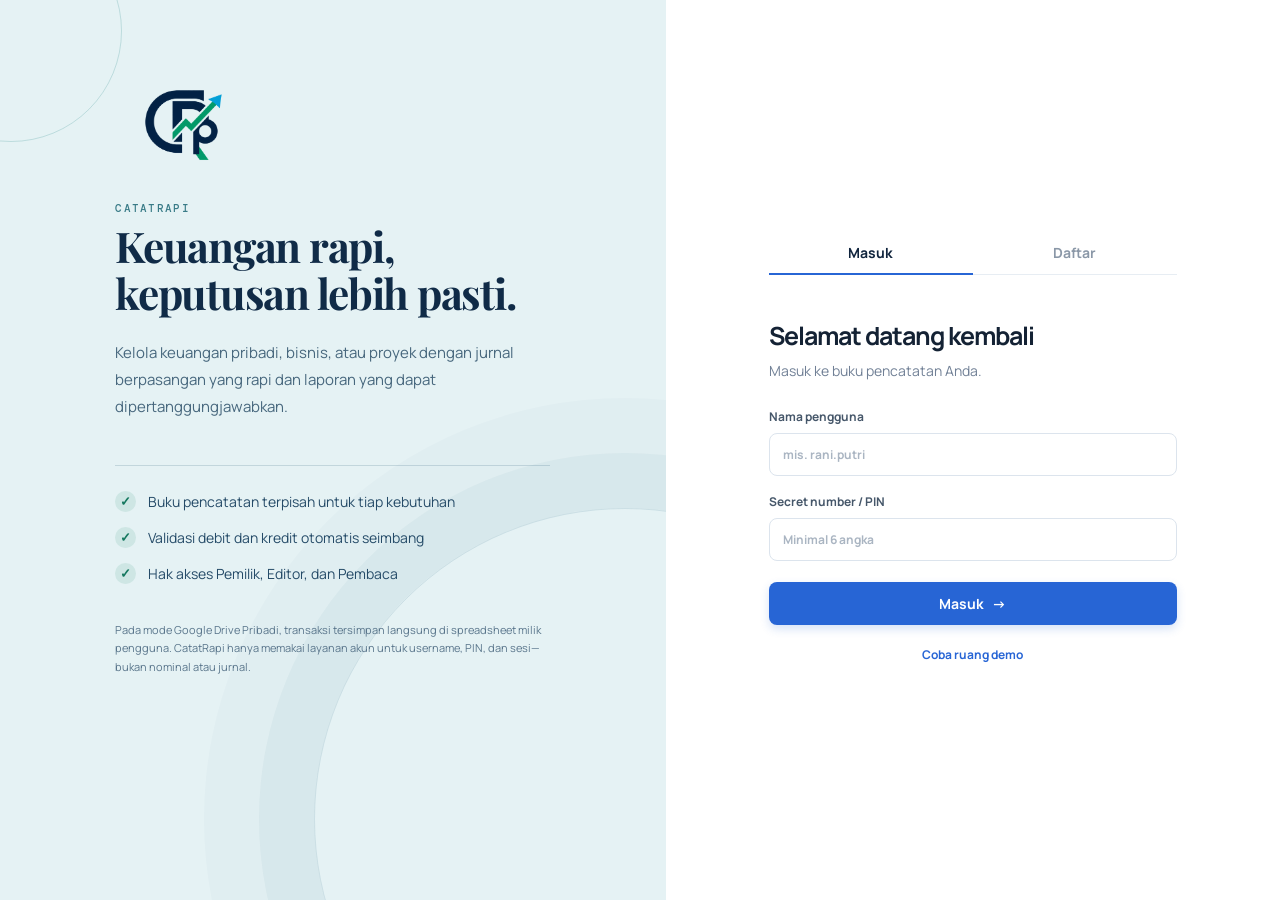
==== commit ae3d64de: "Add user-owned Google Drive financial storage" ====
--- a/index.html
+++ b/index.html
@@ -21,7 +21,7 @@
         <div><b>✓</b><span>Validasi debit dan kredit otomatis seimbang</span></div>
         <div><b>✓</b><span>Hak akses Pemilik, Editor, dan Pembaca</span></div>
       </div>
-      <p class="security-note">Data produksi disiapkan untuk disimpan melalui Google Sheets + Apps Script. Mode demo ini menyimpan data terenkripsi-verifier di browser Anda.</p>
+      <p class="security-note">Pada mode Google Drive Pribadi, transaksi tersimpan langsung di spreadsheet milik pengguna. CatatRapi hanya memakai layanan akun untuk username, PIN, dan sesi—bukan nominal atau jurnal.</p>
     </div>
 
     <div class="auth-panel form-panel">
@@ -82,6 +82,7 @@
 
       <section id="view-dashboard" class="view active-view">
         <div class="page-heading"><div><p class="eyebrow">OVERVIEW</p><h1>Ringkasan keuangan</h1><p id="dashboard-period" class="muted">Periode berjalan</p></div><div class="heading-actions"><button id="create-book-btn" class="secondary-btn">＋ Buku baru</button><button id="new-transaction-btn" class="primary-btn">＋ Catat transaksi</button></div></div>
+        <article id="drive-required-notice" class="drive-required-notice hidden"><div><span class="setting-icon">▦</span><div><h2>Hubungkan Google Drive untuk mulai mencatat</h2><p>File keuangan akan dibuat di Google Drive Anda sendiri. CatatRapi tidak menyimpan nominal transaksi di spreadsheet pusat.</p></div></div><button id="connect-drive-dashboard" data-connect-drive class="primary-btn">Hubungkan Google Drive</button></article>
         <div class="stat-grid">
           <article class="stat-card"><div class="stat-label"><span>Kas & bank</span><span class="stat-icon blue">⌁</span></div><strong id="stat-cash">Rp0</strong><small id="stat-cash-sub">Saldo akun likuid</small></article>
           <article class="stat-card"><div class="stat-label"><span>Pendapatan</span><span class="stat-icon green">↗</span></div><strong id="stat-income">Rp0</strong><small id="stat-income-sub">Bulan ini</small></article>
@@ -97,9 +98,9 @@
       </section>
 
       <section id="view-transactions" class="view">
-        <div class="page-heading"><div><p class="eyebrow">JURNAL UMUM</p><h1>Transaksi</h1><p class="muted">Setiap entri harus memiliki total debit dan kredit yang sama.</p></div><button class="primary-btn" data-open-modal="journal">＋ Catat transaksi</button></div>
+        <div class="page-heading"><div><p class="eyebrow">TRANSAKSI</p><h1>Transaksi</h1><p class="muted">Masukkan pemasukan atau pengeluaran sekali; CatatRapi membuat jurnal berpasangannya otomatis.</p></div><button class="primary-btn" data-open-modal="transaction">＋ Catat transaksi</button></div>
         <div class="toolbar card"><div class="search-box">⌕<input id="transaction-search" placeholder="Cari deskripsi, referensi, atau akun" /></div><select id="transaction-period"><option value="all">Semua periode</option><option value="month">Bulan ini</option><option value="year">Tahun ini</option></select><button id="export-journal" class="secondary-btn small">⇩ Ekspor CSV</button></div>
-        <article class="card table-card"><div class="table-wrap"><table><thead><tr><th>Tanggal</th><th>Referensi & deskripsi</th><th>Akun / jurnal</th><th class="right">Debit</th><th class="right">Kredit</th><th>Status</th><th></th></tr></thead><tbody id="transactions-table"></tbody></table></div><div id="transactions-empty" class="empty-state hidden"><span>⌁</span><h3>Belum ada transaksi</h3><p>Mulai catat transaksi pertama untuk buku ini.</p><button class="primary-btn" data-open-modal="journal">＋ Catat transaksi</button></div></article>
+        <article class="card table-card"><div class="table-wrap"><table><thead><tr><th>Tanggal</th><th>Referensi & deskripsi</th><th>Akun / jurnal</th><th class="right">Debit</th><th class="right">Kredit</th><th>Status</th><th>Aksi</th></tr></thead><tbody id="transactions-table"></tbody></table></div><div id="transactions-empty" class="empty-state hidden"><span>⌁</span><h3>Belum ada transaksi</h3><p>Mulai catat pemasukan atau pengeluaran pertama untuk buku ini.</p><button class="primary-btn" data-open-modal="transaction">＋ Catat transaksi</button></div></article>
       </section>
 
       <section id="view-accounts" class="view">
@@ -127,11 +128,11 @@
       </section>
 
       <section id="view-settings" class="view">
-        <div class="page-heading"><div><p class="eyebrow">KONEKSI</p><h1>Pengaturan data</h1><p class="muted">Gunakan Google Sheets sebagai basis data melalui Apps Script.</p></div></div>
+        <div class="page-heading"><div><p class="eyebrow">KEPEMILIKAN DATA</p><h1>Pengaturan data</h1><p class="muted">Data keuangan disimpan langsung pada Google Drive milik Anda, bukan spreadsheet pusat CatatRapi.</p></div></div>
         <div class="settings-grid">
-          <article class="card setting-card"><div class="setting-heading"><span class="setting-icon">▦</span><div><h2>Koneksi Google Sheets</h2><p class="muted">Produksi memakai proxy aman Netlify Function di <b>/api</b>.</p></div></div><label>URL Apps Script untuk pengujian langsung (opsional)<input id="api-url-input" type="url" placeholder="https://script.google.com/macros/s/.../exec" /></label><div class="settings-actions"><button id="test-api-btn" class="secondary-btn">Uji koneksi</button><button id="save-api-btn" class="primary-btn">Simpan</button></div><p class="field-hint">Saat di-deploy ke Netlify, kosongkan kolom ini. URL Apps Script disimpan sebagai environment variable rahasia di Netlify dan browser hanya memanggil endpoint /api pada domain Anda.</p></article>
-          <article class="card setting-card"><div class="setting-heading"><span class="setting-icon">☷</span><div><h2>Struktur profesional</h2><p class="muted">Data dipisah ke sheet terstandar agar dapat diaudit.</p></div></div><ul class="schema-list"><li><b>USERS & SESSIONS</b><span>Akun, verifier PIN, dan sesi berjangka.</span></li><li><b>BOOKS & MEMBERS</b><span>Pemisahan buku dan peran akses.</span></li><li><b>ACCOUNTS</b><span>Chart of accounts per buku.</span></li><li><b>JOURNALS & LINES</b><span>Header jurnal dan detail debit-kredit.</span></li><li><b>AUDIT_LOG</b><span>Jejak aktivitas penting.</span></li></ul></article>
-          <article class="card warning-card"><span>!</span><div><h3>Catatan keamanan penting</h3><p>PIN adalah kompromi kenyamanan. Untuk penggunaan bisnis nyata, gunakan minimal 8 digit unik, aktifkan verifikasi perangkat bila tersedia, dan batasi akses spreadsheet hanya ke pemilik/script. Hindari menyimpan PIN atau token dalam sheet biasa.</p></div></article>
+          <article class="card setting-card drive-setting-card"><div class="setting-heading"><span class="setting-icon">▦</span><div><h2>Google Drive pribadi</h2><p id="drive-connection-copy" class="muted">Hubungkan sekali untuk membuat file CatatRapi di Google Drive Anda.</p></div></div><div id="drive-connection-state" class="drive-connection-state"><span class="status-dot pending"></span><div><b>Belum terhubung</b><small>Belum ada data keuangan yang disimpan di layanan pusat.</small></div></div><div class="settings-actions"><button id="connect-drive-btn" data-connect-drive class="primary-btn">Hubungkan Google Drive</button><button id="open-drive-file-btn" class="secondary-btn hidden" type="button">Buka file saya ↗</button></div><p class="field-hint">CatatRapi meminta scope terbatas <b>drive.file</b>: hanya file yang digunakan aplikasi ini. Anda dapat mencabut akses dari Google Account kapan saja.</p></article>
+          <article class="card setting-card"><div class="setting-heading"><span class="setting-icon">☷</span><div><h2>Struktur file Anda</h2><p class="muted">Satu Spreadsheet untuk semua buku pencatatan Anda.</p></div></div><ul class="schema-list"><li><b>CR_BOOKS & CR_ACCOUNTS</b><span>Buku dan chart of accounts milik pengguna.</span></li><li><b>CR_JOURNALS & CR_JOURNAL_LINES</b><span>Jurnal double-entry dan detail debit-kredit.</span></li><li><b>CR_BUDGETS</b><span>Anggaran buku pencatatan.</span></li><li><b>CR_AUDIT_LOG</b><span>Jejak pencatatan dan koreksi di file pengguna.</span></li></ul></article>
+          <article class="card warning-card"><span>!</span><div><h3>Batas model satu Spreadsheet</h3><p>Jangan membagikan file ini ke Editor jika ada buku lain yang tetap pribadi: akses Google Drive berlaku untuk seluruh file. Fitur berbagi buku terpisah akan memakai file per buku agar batas akses tetap benar.</p></div></article>
         </div>
       </section>
     </main>
@@ -145,14 +146,31 @@
     </div>
   </div>
 
+  <template id="transaction-template">
+    <form id="simple-transaction-form" class="modal-form" novalidate>
+      <div class="transaction-type-switch" role="tablist" aria-label="Jenis transaksi">
+        <button class="transaction-type active income" type="button" data-quick-type="income">↗ Pemasukan</button>
+        <button class="transaction-type expense" type="button" data-quick-type="expense">↘ Pengeluaran</button>
+        <button class="transaction-type transfer" type="button" data-quick-type="transfer">⇄ Transfer</button>
+      </div>
+      <input id="quick-transaction-type" type="hidden" value="income" />
+      <div class="form-grid two"><label>Tanggal<input id="quick-date" type="date" /></label><label>Nominal<input id="quick-amount" type="number" min="1" step="1000" inputmode="numeric" placeholder="Contoh: 200000" /></label></div>
+      <label>Deskripsi transaksi<input id="quick-description" maxlength="160" placeholder="Contoh: Terima uang saku dari Abah Taufiq" /></label>
+      <div id="quick-account-fields" class="quick-account-fields"></div>
+      <div id="quick-journal-preview" class="quick-journal-preview" aria-live="polite"></div>
+      <div class="info-box"><b>Jurnal otomatis</b><p>Anda cukup memasukkan satu transaksi. CatatRapi otomatis membuat pasangan debit-kredit agar laporan tetap profesional dan seimbang.</p></div>
+      <div class="modal-actions"><button id="open-manual-journal" class="text-btn manual-journal-btn" type="button">Jurnal manual</button><span class="modal-actions-spacer"></span><button class="secondary-btn" type="button" data-close-modal>Batal</button><button id="save-simple-transaction" class="primary-btn" type="submit">Simpan transaksi</button></div>
+    </form>
+  </template>
+
   <template id="journal-template">
-    <form id="journal-form" class="modal-form">
+    <form id="journal-form" class="modal-form" novalidate>
       <div class="form-grid two"><label>Tanggal<input id="journal-date" type="date" required /></label><label>Referensi <input id="journal-reference" maxlength="40" placeholder="Opsional, mis. INV-001" /></label></div>
       <label>Deskripsi transaksi<input id="journal-description" maxlength="160" placeholder="Contoh: Pembayaran sewa kantor November" required /></label>
       <div class="journal-lines-heading"><strong>Baris jurnal</strong><button id="add-journal-line" class="text-btn" type="button">＋ Tambah baris</button></div>
       <div id="journal-lines" class="journal-lines"></div>
       <div class="journal-totals"><span>Total debit <b id="journal-debit-total">Rp0</b></span><span>Total kredit <b id="journal-credit-total">Rp0</b></span><strong id="journal-balance-status" class="unbalanced">Belum seimbang</strong></div>
-      <p class="field-hint">Gunakan minimal dua baris. Jurnal hanya dapat disimpan jika debit = kredit dan nominal lebih dari nol.</p>
+      <div class="info-box journal-help"><b>Contoh transaksi pertama</b><p>Pilih <b>1100 — Kas</b>, isi Debit Rp100.000. Pada baris kedua pilih <b>3100 — Modal Pemilik</b>, isi Kredit Rp100.000. Status harus berubah menjadi <b>Seimbang</b> sebelum disimpan.</p></div><p class="field-hint">Gunakan minimal dua baris. CatatRapi akan memberi tahu baris yang belum lengkap atau nominal yang belum seimbang.</p>
       <div class="modal-actions"><button class="secondary-btn" type="button" data-close-modal>Batal</button><button id="save-journal" class="primary-btn" type="submit">Simpan jurnal</button></div>
     </form>
   </template>
@@ -162,6 +180,9 @@
   <template id="budget-template"><form id="budget-form" class="modal-form"><label>Akun beban<select id="budget-account" required></select></label><div class="form-grid two"><label>Bulan<input id="budget-month" type="month" required /></label><label>Nilai anggaran<input id="budget-amount" inputmode="numeric" type="number" min="1" step="1000" placeholder="0" required /></label></div><label>Catatan <input id="budget-note" maxlength="100" placeholder="Opsional" /></label><div class="modal-actions"><button class="secondary-btn" type="button" data-close-modal>Batal</button><button class="primary-btn" type="submit">Simpan anggaran</button></div></form></template>
   <template id="member-template"><form id="member-form" class="modal-form"><label>Nama pengguna yang diundang<input id="member-username" minlength="3" maxlength="32" placeholder="Harus sudah terdaftar" required /></label><label>Peran<select id="member-role"><option value="editor">Editor — dapat mencatat dan mengubah</option><option value="viewer">Pembaca — hanya melihat</option></select></label><div class="info-box"><b>Undangan langsung</b><p>Pengguna harus memiliki akun CatatRapi terlebih dahulu. Akses dapat dicabut oleh pemilik kapan saja.</p></div><div class="modal-actions"><button class="secondary-btn" type="button" data-close-modal>Batal</button><button class="primary-btn" type="submit">Berikan akses</button></div></form></template>
 
+  <script src="https://accounts.google.com/gsi/client" async defer></script>
+  <script src="vault-crypto.js"></script>
+  <script src="drive-storage.js"></script>
   <script src="app.js"></script>
 </body>
 </html>
--- a/styles.css
+++ b/styles.css
@@ -20,3 +20,15 @@
 .sidebar{background:#e9f3f7;color:#45647c;border-right:1px solid #d5e3ea}.logo{color:#102b47}.logo>span>span{color:#16865b}.nav-item{color:#58738a}.nav-item:hover{color:#173a58;background:rgba(52,112,153,.08)}.nav-item.active{color:#143754;background:#d6e8f5}.nav-item.danger{color:#b05c5c}.book-switcher{color:#183b58;background:rgba(255,255,255,.72);border-color:#c9dbe7}.book-switcher:hover{background:#fff}.book-icon{background:#dbe9f5;color:#366998}.book-switcher-text small,.chevron{color:#6e8aa1}.sidebar-bottom{border-top-color:#cfdee8}.user-card{border-top-color:#cfdee8}.user-card strong{color:#274963}.user-card small{color:#6e899f}
 .brand-logo-auth{width:132px;height:92px;padding:0;margin:0 0 28px;background:transparent;border:0;border-radius:0;box-shadow:none}.brand-logo-auth img{width:132px;height:92px;object-position:left center}.logo-image{width:32px;height:27px;padding:0;background:transparent;border:0;border-radius:0;box-shadow:none}
 @media(max-width:780px){.brand-logo-auth{width:108px;height:75px;padding:0;margin-bottom:20px}.brand-logo-auth img{width:108px;height:75px}}
+
+/* Quick single-transaction entry: CatatRapi generates the double-entry journal automatically. */
+.transaction-type-switch{display:grid;grid-template-columns:repeat(3,1fr);gap:7px;margin-bottom:19px;padding:5px;background:#f2f6fa;border-radius:10px}.transaction-type{border:0;background:transparent;color:#6c8095;border-radius:7px;padding:10px 7px;font-size:11px;font-weight:800}.transaction-type:hover{background:#fff;color:#34516f}.transaction-type.active{background:#fff;box-shadow:0 2px 7px rgba(32,60,89,.1)}.transaction-type.income.active{color:#14855a}.transaction-type.expense.active{color:#c77716}.transaction-type.transfer.active{color:#3868bb}.quick-account-fields{margin-top:2px}.quick-journal-preview{display:flex;align-items:flex-start;gap:9px;border:1px solid #d9e6f1;background:#f7faff;border-radius:9px;padding:11px 12px;margin:3px 0 17px;color:#516980;font-size:10px;line-height:1.55}.quick-journal-preview b{color:#29455f}.preview-icon{display:grid;place-items:center;flex:0 0 21px;height:21px;border-radius:6px;background:#e1eaf4;color:#527191;font-size:13px;font-weight:800}.preview-icon.income{background:#e5f5ec;color:#16865b}.preview-icon.expense{background:#fff1df;color:#bd731b}.preview-icon.transfer{background:#e8efff;color:#3868bb}.manual-journal-btn{margin-right:auto;color:#58728e}.modal-actions-spacer{flex:1}@media(max-width:780px){.transaction-type{font-size:10px;padding:9px 3px}.quick-journal-preview{font-size:9.5px}.modal-actions{flex-wrap:wrap}.manual-journal-btn{order:3;flex-basis:100%;text-align:left;margin-top:2px}}
+
+/* Professional correction workflow: retain cancelled transactions and their audit trail. */
+.tx-actions{display:flex;align-items:center;justify-content:flex-end;gap:6px}.tx-action-btn{border:1px solid #d8e2ec;background:#fff;color:#496a8d;border-radius:5px;padding:5px 6px;font-size:9px;font-weight:800}.tx-action-btn:hover{background:#edf4fc}.tx-action-btn.danger{color:#ae5a5a;border-color:#efd5d5}.tx-action-btn.danger:hover{background:#fff0f0}.status-pill.voided{background:#f2f4f6;color:#6f7f8e}.status-pill.voided:before{color:#9ba6af}.voided-row td{background:#fbfcfd;color:#8593a1}.voided-row td strong{text-decoration:line-through;color:#788796}.voided-info{border-left-color:#bd7a7a;background:#fff5f5}.correction-reason{margin-top:-5px}@media(max-width:780px){.tx-actions{justify-content:flex-start}.tx-action-btn{padding:5px}.table-wrap table{min-width:820px}}
+
+/* CatatRapi identity on screen and printed financial reports. */
+.report-brand{display:flex;align-items:center;gap:9px;margin:-4px 0 21px;padding-bottom:14px;border-bottom:1px solid #e3eaf1}.report-brand img{width:48px;height:34px;object-fit:contain}.report-brand strong,.report-brand span{display:block}.report-brand strong{font-size:13px;letter-spacing:-.04em;color:#163b58}.report-brand span{margin-top:2px;font-size:9px;color:#778a9e}@media print{.report-brand{margin:0 0 22px;padding-bottom:12px}.report-brand img{width:54px;height:38px}.report-brand strong{font-size:14px}.report-brand span{font-size:9px}}
+
+/* User-owned Google Drive storage. */
+.drive-required-notice{display:flex;align-items:center;justify-content:space-between;gap:18px;margin:0 0 18px;padding:17px 19px;background:#eff8f5;border:1px solid #cce8dc;border-radius:var(--radius)}.drive-required-notice>div{display:flex;gap:12px;align-items:flex-start}.drive-required-notice .setting-icon{flex:0 0 35px;color:#16865b;background:#ddf2e8}.drive-required-notice h2{font-size:13px;margin:1px 0 4px;color:#174a36}.drive-required-notice p{font-size:11px;line-height:1.55;margin:0;color:#527766;max-width:660px}.drive-connection-state{display:flex;gap:10px;align-items:flex-start;padding:12px;background:#f7faff;border:1px solid #e2eaf2;border-radius:8px}.drive-connection-state b,.drive-connection-state small{display:block}.drive-connection-state b{font-size:11px;color:#36516c}.drive-connection-state small{font-size:10px;color:#76899d;line-height:1.55;margin-top:2px}.status-dot{width:9px;height:9px;display:block;flex:0 0 auto;margin-top:4px;border-radius:50%}.status-dot.pending{background:#cf9b42;box-shadow:0 0 0 4px #fff3dc}.status-dot.connected{background:#1e9c68;box-shadow:0 0 0 4px #e3f6ec}.drive-setting-card .settings-actions{justify-content:flex-start}.member-drive-note{padding:6px 2px}.member-drive-note b{font-size:12px;color:#3f5871}.member-drive-note p{font-size:11px;line-height:1.65;color:#74869a;max-width:620px;margin:7px 0 0}@media(max-width:780px){.drive-required-notice{align-items:flex-start;flex-direction:column}.drive-required-notice .primary-btn{width:100%}}
